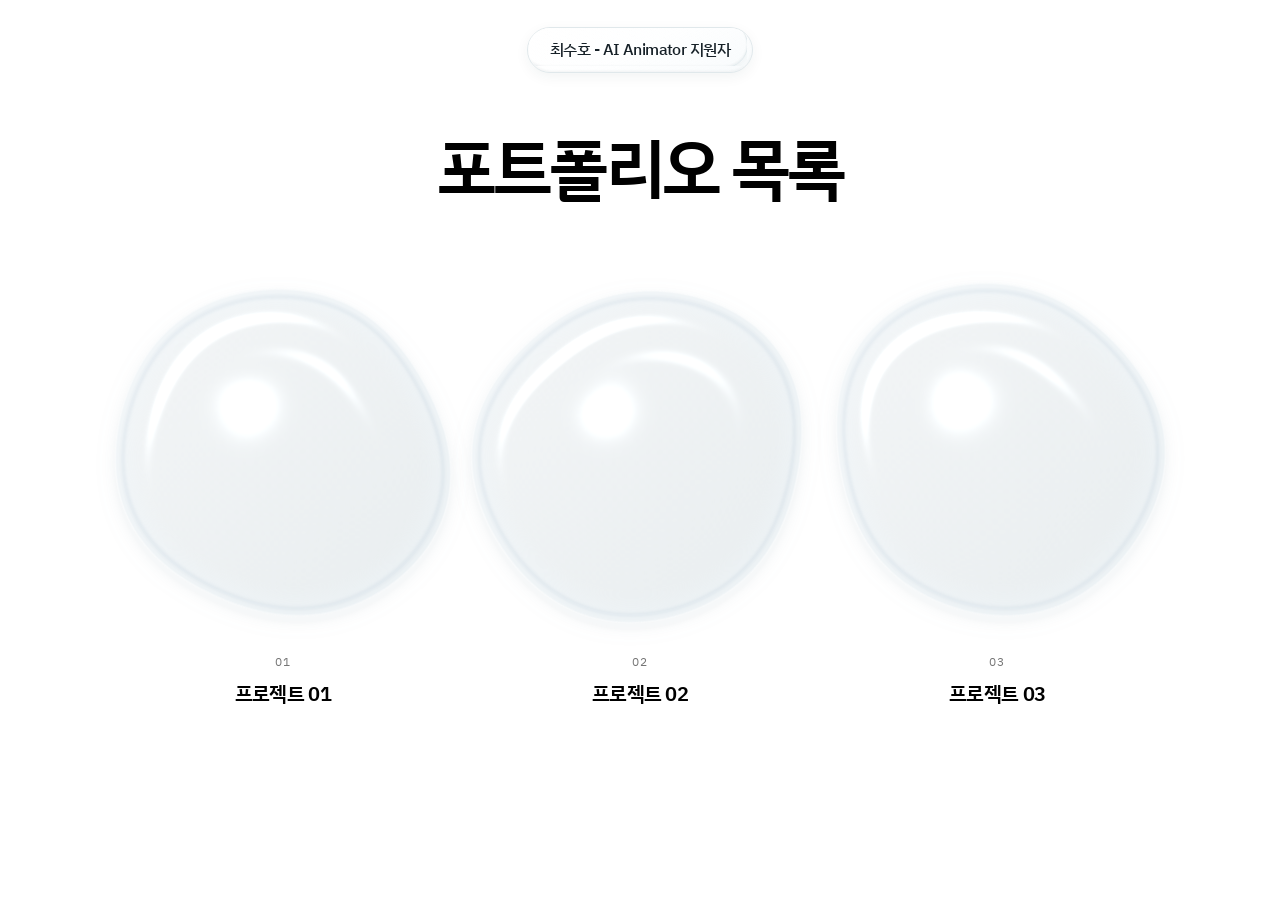
==== index.html @ e7234724 "Add blank NAVER WEBTOON AI animator portfolio template" ====
<!DOCTYPE html>
<html lang="ko">
<head>
  <meta charset="UTF-8">
  <meta name="viewport" content="width=device-width, initial-scale=1, viewport-fit=cover">
  <title>최수호 - AI Animator 지원자</title>
  <meta name="description" content="최수호의 네이버웹툰 AI Animator 지원 포트폴리오.">
  <meta property="og:title" content="최수호 - AI Animator 지원자">
  <meta property="og:description" content="AI 애니메이션 포트폴리오">
  <link rel="icon" href="data:image/svg+xml,%3Csvg xmlns='http://www.w3.org/2000/svg'/%3E">
  <link rel="preconnect" href="https://fonts.googleapis.com">
  <link rel="preconnect" href="https://fonts.gstatic.com" crossorigin>
  <link rel="stylesheet" href="https://fonts.googleapis.com/css2?family=IBM+Plex+Sans+KR:wght@400;500;600&display=swap">
  <link rel="stylesheet" href="assets/css/style.css?v=20261030-template">
  <script>window.SITE_ROOT = "./";</script>
  <script src="assets/js/data.js?v=20261030-template" defer></script>
  <script src="assets/js/wave-gallery.js?v=20261030-template" defer></script>
  <script src="assets/js/glass-controls.js?v=20261030-template" defer></script>
  <script src="assets/js/app.js?v=20261030-template" defer></script>
</head>
<body data-page="home">
  <a class="skip" href="#content">본문 바로가기</a>
  <header class="site-header" id="site-header"></header>
  <main id="content" class="home">
    <h1 class="home__title">포트폴리오 목록</h1>
    <ul class="gallery" id="gallery" aria-label="대표 작업"></ul>
  </main>
  <footer class="site-footer" id="site-footer"></footer>
  <noscript><p class="noscript">이 포트폴리오는 자바스크립트가 켜져 있어야 표시됩니다.</p></noscript>
</body>
</html>
---- assets/css/style.css ----
/* =====================================================================
   디자인 토큰 — 색·글꼴·간격·카드 크기는 여기서 조정하세요.
   ===================================================================== */
:root {
  /* 색 */
  --bg: #ffffff;
  --ink: #000000;         /* 제목·강조 */
  --body: #2e2e2e;        /* 본문 */
  --muted: #757575;       /* 보조 텍스트 (흰 배경 대비 4.5:1 이상) */
  --line: #e6e6e6;
  --surface: #f4f4f4;     /* 미디어 로딩 중 배경 */

  /* 글꼴 (index.html·상세 페이지의 Google Fonts 링크와 함께 수정) */
  --font-sans: "IBM Plex Sans KR", "Apple SD Gothic Neo", "Malgun Gothic", system-ui, sans-serif;

  /* 레이아웃 */
  --page-pad: clamp(20px, 4.5vw, 72px);  /* 화면 좌우 여백 */
  --content-max: 1160px;                 /* 상세 페이지 최대 폭 */
  --text-max: 36em;                      /* 본문 한 줄 최대 길이 */
  --radius: 0px;                         /* 카드·버튼 모서리 */

  /* 메인 카드 */
  --card-gap: 12px;            /* 카드 사이 간격 */
  --gallery-pad: clamp(0px, 6vw - 24px, 140px); /* 갤러리 좌우에 추가로 두는 여백 */
  --card-max: 480px;           /* 카드 한 변 최대 크기 */
  --card-reserved-v: 260px;    /* 첫 화면에서 카드 외(헤더·캡션·여백)에 남길 세로 공간 */
  --card-perspective: 1100px;  /* 원근감 (작을수록 입체감 강함) */

  /* 모션 */
  --ease: cubic-bezier(0.2, 0.7, 0.1, 1);
  --intro-duration: 1.1s;
  --intro-stagger: 110ms;
  --img-bleed: 16px;           /* JS 가 motion.imageShift 에 맞춰 덮어씀 */

  /* 영상 최대 높이 (세로 영상이 화면을 넘지 않게) */
  --media-max-h: 82svh;
}

/* ───────── base ───────── */
*, *::before, *::after { box-sizing: border-box; }
html { -webkit-text-size-adjust: 100%; overflow-x:clip; }
body {
  margin: 0;
  background: var(--bg);
  color: var(--ink);
  font-family: var(--font-sans);
  font-size: 16px;
  line-height: 1.6;
  word-break: keep-all;
  overflow-wrap: break-word;
  -webkit-font-smoothing: antialiased;
  padding-bottom: env(safe-area-inset-bottom, 0px);
}
h1, h2, h3, p, dl, dd, ol, ul, figure { margin: 0; }
ul, ol { padding: 0; list-style: none; }
img, video, iframe { display: block; max-width: 100%; }
a { color: inherit; }
button { font: inherit; }

:focus-visible { outline: 2px solid var(--ink); outline-offset: 3px; }

.sr-only {
  position: absolute; width: 1px; height: 1px; padding: 0; margin: -1px;
  overflow: hidden; clip: rect(0 0 0 0); white-space: nowrap; border: 0;
}
.skip {
  position: absolute; left: 12px; top: -48px; z-index: 10;
  background: var(--ink); color: var(--bg); padding: 8px 14px; text-decoration: none; font-size: 14px;
}
.skip:focus { top: calc(12px + env(safe-area-inset-top, 0px)); }
.noscript { padding: 40px var(--page-pad); color: var(--muted); }

/* ───────── header / footer ───────── */
.site-header {
  display: grid;
  grid-template-columns: 1fr 1fr auto;
  gap: 8px 32px;
  align-items: start;
  padding: calc(24px + env(safe-area-inset-top, 0px)) var(--page-pad) 0;
  font-size: 14px;
  line-height: 1.45;
}
.brand { grid-column: 1; grid-row: 1; display: grid; gap: 1px; text-decoration: none; justify-self: start; }
.site-nav { grid-column: -2 / -1; grid-row: 1; justify-self: end; }
.brand__name { font-weight: 600; letter-spacing: 0.06em; }
.brand__sub { color: var(--muted); }
.site-header__intro { color: var(--muted); max-width: 24em; }
.site-nav { display: flex; gap: 24px; align-items: center; }
.site-nav a { text-decoration: none; }
.motion-toggle { padding: 0; border: 0; background: none; color: var(--muted); font-size: 12px; cursor: pointer; }
.motion-toggle::before { content: ""; display: inline-block; width: 5px; height: 5px; margin-right: 7px; border-radius: 50%; background: currentColor; vertical-align: middle; }
.motion-toggle[aria-pressed="true"]::before { background: #242424; }
.motion-toggle:disabled { display: none; }
.site-nav a:hover, .brand:hover .brand__name { text-decoration: underline; text-underline-offset: 3px; }

.site-footer {
  display: flex; flex-wrap: wrap; align-items: baseline; gap: 12px 40px;
  padding: 72px var(--page-pad) 40px;
  font-size: 14px;
}
.site-footer__name { font-weight: 600; letter-spacing: 0.06em; }
.site-footer__contact { flex: 1; color: var(--muted); }
.contact { display: flex; flex-wrap: wrap; gap: 6px 24px; }
.contact a { text-decoration: none; color: var(--ink); }
.contact a:hover { text-decoration: underline; }
.site-footer__home { text-decoration: none; }
.site-footer__home:hover { text-decoration: underline; }

/* ───────── placeholders (개발용) ───────── */
.ph {
  position: relative;
  width: 100%;
  display: grid; place-items: center;
  background: repeating-linear-gradient(-45deg, #f3f3f3 0 9px, #ebebeb 9px 18px);
  outline: 1px dashed #b5b5b5; outline-offset: -1px;
  color: #5f5f5f; font-size: 12.5px; line-height: 1.4; text-align: center;
  padding: 36px 16px 16px;
}
.ph::before {
  content: "자리표시자";
  position: absolute; top: 10px; left: 10px;
  font-size: 11px; background: #fff; border: 1px solid #b5b5b5; padding: 1px 6px; color: #5f5f5f;
}
.ph--fill { position: absolute; inset: 0; height: 100%; }
.ph-text {
  display: inline-block;
  background: #f2f2f2; outline: 1px dashed #b5b5b5; outline-offset: -1px;
  color: #5f5f5f; font-size: 0.875em; line-height: 1.5; padding: 3px 8px;
}

/* ───────── home: gallery ───────── */
.home {
  min-height: calc(100svh - 120px);
  display: grid; align-content: center;
  padding: clamp(32px, 6vh, 72px) var(--page-pad);
}
.gallery {
  --card: min(
    calc((100vw - 2 * var(--page-pad) - 2 * var(--gallery-pad) - 2 * var(--card-gap)) / 3),
    calc(100svh - var(--card-reserved-v)),
    var(--card-max)
  );
  display: grid;
  grid-template-columns: repeat(3, minmax(0, var(--card)));
  justify-content: center;
  gap: var(--card-gap);
}

.card { display: block; text-decoration: none; color: inherit; perspective: var(--card-perspective); -webkit-tap-highlight-color: transparent; }
.card:focus-visible { outline: none; }
.card:focus-visible .card__frame { outline: 2px solid var(--ink); outline-offset: 4px; }

.card__frame {
  --h: 0;
  position: relative;
  aspect-ratio: 1 / 1;
  overflow: hidden;
  border-radius: var(--radius);
  background: var(--surface);
  transform-origin: 50% 50%;
  will-change: transform;
  box-shadow: 0 30px 40px -34px rgba(0, 0, 0, calc(var(--h) * 0.55));
  transition: scale 0.25s var(--ease);
}
.card:active .card__frame { scale: 0.985; }
.card__media { position: absolute; inset: calc(var(--img-bleed) * -1); will-change: transform; }
.card__img { width: 100%; height: 100%; object-fit: cover; }
.card__media .ph--fill { inset: var(--img-bleed); width: auto; height: auto; }
.card__empty { position: absolute; inset: 0; background: var(--surface); }

.card__caption { display: grid; gap: 2px; padding: 14px 2px 0; font-size: 14px; line-height: 1.45; }
.card__title { display: inline-flex; align-items: center; gap: 6px; font-size: 15px; font-weight: 500; color: var(--ink); }
.icon-arrow { flex: none; transition: transform 0.3s var(--ease); }
.card:hover .icon-arrow, .card:focus-visible .icon-arrow { transform: translate(2px, -2px); }
.card:hover .card__title, .card:focus-visible .card__title { text-decoration: underline; text-underline-offset: 3px; }
.card__summary { color: var(--body); }
.card__competency { color: var(--muted); font-size: 13px; }

/* 첫 화면 등장: 눕혀진 평면에서 일어서듯 */
.is-intro .card-item { animation: card-in var(--intro-duration) var(--ease) both; animation-delay: calc(var(--i) * var(--intro-stagger) + 120ms); }
@keyframes card-in {
  from { opacity: 0; transform: perspective(var(--card-perspective)) translateY(56px) rotateX(16deg); }
  to   { opacity: 1; transform: none; }
}

/* Rounded water-drop covers, with still captions and an accessible image fallback. */
.gallery .card__frame { border-radius: 50%; }
.gallery .card__caption { text-align: center; justify-items: center; padding-inline: 10px; }
.gallery .card__title { justify-content: center; }
.gallery .card:focus-visible .card__frame { outline-offset: 7px; }

.wave-canvas { display:none; position:absolute; width:112%; height:112%; left:-6%; top:-6%; pointer-events:none; }
.card__frame.wave-ready { overflow:visible; background:transparent; box-shadow:none; }
.wave-ready .card__media { opacity:0; }
.wave-ready .wave-canvas { display:block; }
.gallery.is-wave .card__caption { padding-top:18px; }
.gallery.is-wave .card__frame { transition:none; }
.gallery.is-wave .card:active .card__frame { scale:1; }
@media (prefers-reduced-motion: reduce) { .wave-canvas { display:none!important; } .wave-ready .card__media { opacity:1; } }

/* ───────── project page ───────── */
.project { max-width: calc(var(--content-max) + 2 * var(--page-pad)); margin: 0 auto; padding: 0 var(--page-pad); }
.project__head { padding: clamp(48px, 10vh, 112px) 0 clamp(28px, 4vh, 40px); }
.project__title { font-size: clamp(34px, 5.2vw, 64px); font-weight: 600; line-height: 1.1; letter-spacing: -0.03em; }
.project__lead { margin-top: 16px; color: var(--muted); font-size: clamp(16px, 1.35vw, 19px); line-height: 1.6; max-width: var(--text-max); }
.project__missing { padding: 96px 0; color: var(--muted); }

.project__meta {
  display: grid;
  grid-template-columns: repeat(auto-fit, minmax(150px, 1fr));
  gap: 20px 32px;
  margin-top: clamp(32px, 5vh, 56px);
  padding: 24px 0;
  border-top: 1px solid var(--ink);
  border-bottom: 1px solid var(--line);
}
.project__meta dt, .facts dt, .case__notes dt { font-size: 13px; color: var(--muted); }
.project__meta dd { margin-top: 4px; font-size: 15px; }

/* 미디어: 원본 비율 유지. 세로 영상은 화면 높이에 맞춰 폭을 줄임 */
.media { width: min(100%, calc(var(--media-max-h) * var(--arn, 1.7778))); margin-inline: auto; }
.media__box { position: relative; aspect-ratio: var(--ar, 16 / 9); background: var(--surface); overflow: hidden; }
.media__box > * { position: absolute; inset: 0; width: 100%; height: 100%; object-fit: contain; border: 0; }
.media figcaption { margin-top: 10px; font-size: 13px; color: var(--muted); }
.media--portrait .media__box { background: transparent; }
.project__hero .ph { max-height: var(--media-max-h); }

/* 섹션: 왼쪽 소제목, 오른쪽 본문 */
.block {
  display: grid;
  grid-template-columns: minmax(0, 1fr) minmax(0, 2.2fr);
  gap: 20px 48px;
  padding-top: clamp(64px, 10vh, 112px);
}
.block__title { font-size: 17px; font-weight: 600; line-height: 1.45; align-self: start; position: sticky; top: 24px; }
.block--wide { grid-template-columns: minmax(0, 1fr); }
.block--wide .block__title { position: static; }

.prose p { max-width: var(--text-max); font-size: 17px; line-height: 1.85; color: var(--body); }
.prose p + p { margin-top: 1em; }
.stack { display: grid; gap: 24px; margin-top: 32px; }
.note { margin-top: 12px; font-size: 13px; color: var(--muted); }

.facts { display: flex; flex-wrap: wrap; gap: 16px 40px; margin-bottom: 24px; }
.facts dd { font-size: 22px; font-weight: 500; margin-top: 2px; }

/* 제작 흐름 */
.flow { display: grid; grid-template-columns: repeat(var(--steps, 4), minmax(0, 1fr)); gap: 16px; }
.flow__step { position: relative; display: flex; flex-direction: column; padding-top: 18px; border-top: 1px solid var(--ink); }
.flow__step:not(:last-child)::after {
  content: ""; position: absolute; top: -5px; right: -1px;
  width: 9px; height: 9px; border-top: 1px solid var(--ink); border-right: 1px solid var(--ink); transform: rotate(45deg);
}
.flow__num { font-size: 13px; color: var(--muted); font-variant-numeric: tabular-nums; }
.flow__title { margin-top: 4px; font-size: 18px; font-weight: 600; }
.flow__desc { margin-top: 6px; font-size: 15px; line-height: 1.7; color: var(--body); }
.flow__media { margin-top: auto; padding-top: 16px; }

/* 버튼 */
.btn {
  display: inline-flex; align-items: center; gap: 10px;
  min-height: 52px; padding: 0 26px;
  background: var(--ink); color: var(--bg);
  border: 1px solid var(--ink); border-radius: var(--radius);
  font-size: 16px; font-weight: 500; text-decoration: none; cursor: pointer;
}
.btn:hover .icon-arrow { transform: translate(2px, -2px); }
.btn.is-disabled { background: var(--surface); color: var(--muted); border-color: var(--line); cursor: not-allowed; }
.btn--quiet { background: transparent; color: var(--ink); min-height: 44px; padding: 0 18px; font-size: 14px; margin-top: 16px; }
.btn--quiet:hover { background: var(--ink); color: var(--bg); }

/* 사례 */
.case { padding-top: 40px; }
.case + .case { margin-top: 40px; border-top: 1px solid var(--line); }
.case:first-child { padding-top: 0; }
.case__title { font-size: 20px; font-weight: 600; margin-bottom: 20px; }
.case__grid { display: grid; grid-template-columns: minmax(0, 3fr) minmax(0, 2fr); gap: 32px; align-items: start; }
.case__grid--text { grid-template-columns: minmax(0, 1fr); }
.case__notes > div + div { margin-top: 18px; }
.case__notes dd { margin-top: 4px; font-size: 16px; line-height: 1.75; color: var(--body); max-width: var(--text-max); }
.stills, .gallery-grid { display: grid; grid-template-columns: repeat(auto-fit, minmax(220px, 1fr)); gap: 12px; margin-top: 24px; }
.gallery-grid { margin-top: 0; grid-template-columns: repeat(auto-fit, minmax(300px, 1fr)); }

/* 전후 비교 */
.pair { display: grid; grid-template-columns: 1fr 1fr; gap: 12px; }
.pair--audio { grid-template-columns: 1fr; }
.pair__label { font-size: 13px; color: var(--muted); margin-bottom: 8px; }
.audio { width: 100%; height: 44px; }

.slider { position: relative; overflow: hidden; background: var(--surface); touch-action: pan-y; }
.slider img { position: absolute; inset: 0; width: 100%; height: 100%; object-fit: contain; }
.slider__before { position: absolute; inset: 0; clip-path: inset(0 calc(100% - var(--pos)) 0 0); }
.slider__line { position: absolute; top: 0; bottom: 0; left: var(--pos); width: 2px; margin-left: -1px; background: var(--bg); box-shadow: 0 0 0 1px rgba(0, 0, 0, 0.25); pointer-events: none; }
.slider__tag { position: absolute; bottom: 10px; font-size: 12px; background: var(--bg); color: var(--ink); padding: 2px 8px; pointer-events: none; }
.slider__tag--a { left: 10px; }
.slider__tag--b { right: 10px; }
.slider__range { position: absolute; inset: 0; width: 100%; height: 100%; margin: 0; opacity: 0; cursor: ew-resize; }
.slider:has(.slider__range:focus-visible) { outline: 2px solid var(--ink); outline-offset: 3px; }

/* 사운드 구성 */
.legend { display: flex; flex-wrap: wrap; gap: 8px; margin-bottom: 20px; }
.tag { display: inline-block; font-size: 12px; line-height: 1.5; padding: 2px 9px; border: 1px solid; border-radius: 999px; white-space: nowrap; }
.tag--ai { color: var(--muted); border-color: #cfcfcf; }
.tag--mixed { color: var(--ink); border-color: var(--ink); }
.tag--self { color: var(--bg); background: var(--ink); border-color: var(--ink); }
.layers { border-top: 1px solid var(--ink); }
.layer { display: grid; grid-template-columns: 96px minmax(0, 1fr) auto; gap: 8px 20px; padding: 18px 0; border-bottom: 1px solid var(--line); align-items: start; }
.layer__role { font-weight: 600; }
.layer__body { display: grid; gap: 10px; color: var(--body); line-height: 1.7; }

/* 다른 작업 */
.more { max-width: calc(var(--content-max) + 2 * var(--page-pad)); margin: clamp(96px, 14vh, 160px) auto 0; padding: 0 var(--page-pad); }
.more__head { display: flex; justify-content: space-between; align-items: baseline; padding-top: 20px; border-top: 1px solid var(--ink); margin-bottom: 20px; font-size: 14px; }
.more__title { font-size: 17px; font-weight: 600; }
.more__all { text-decoration: none; }
.more__all:hover { text-decoration: underline; }
.more__list { display: grid; grid-template-columns: repeat(2, minmax(0, 260px)); gap: var(--card-gap); }

/* ───────── responsive ───────── */
@media (max-width: 900px) {
  .site-header { grid-template-columns: 1fr auto; }
  .site-header__intro { grid-column: 1 / -1; grid-row: 2; }
  .block { grid-template-columns: minmax(0, 1fr); }
  .block__title { position: static; }
  .case__grid { grid-template-columns: minmax(0, 1fr); }
  .flow { grid-template-columns: repeat(2, minmax(0, 1fr)); gap: 32px 16px; }
  .flow__step:nth-child(2n)::after { display: none; }
}

@media (max-width: 720px) {
  .home { min-height: 0; padding-top: 40px; }
  .gallery { grid-template-columns: minmax(0, 1fr); gap: 36px; }
  .card__caption { padding-top: 12px; }
  .flow { grid-template-columns: minmax(0, 1fr); gap: 28px; }
  .flow__step::after { display: none; }
  .pair { grid-template-columns: minmax(0, 1fr); gap: 20px; }
  .layer { grid-template-columns: minmax(0, 1fr) auto; }
  .layer__body { grid-column: 1 / -1; grid-row: 2; }
  .more__list { grid-template-columns: repeat(2, minmax(0, 1fr)); }
  .prose p { font-size: 16px; }
  .site-footer__contact { flex-basis: 100%; order: 3; }
}

/* 동작 줄이기: 모든 움직임 해제, 정보는 그대로 */
@media (prefers-reduced-motion: reduce) {
  *, *::before, *::after { animation: none !important; transition: none !important; scroll-behavior: auto !important; }
  .gallery, .card-item, .card__frame, .card__media { transform: none !important; }
}
.media__external { display:inline-block; margin-left:12px; text-underline-offset:3px; }
.wave-canvas { filter:drop-shadow(0 12px 14px rgba(28,35,43,.075)); }

/* Actual application preview, with an explicit new-tab route for authentication. */
.live-demo__status { padding: 14px 16px; background: #f3f2ee; border-radius: 8px; font-size: 14px; }
.live-demo__toolbar { display:flex; justify-content:flex-end; margin:18px 0; }
.live-demo__frame { display:block; width:100%; height:640px; border:1px solid #e5e5e1; border-radius:12px; background:#fff; }
.live-demo__note { color:#777; font-size:13px; margin-top:12px; }
@media(max-width:720px) { .live-demo__frame {height:560px;} }

/* 핵심 과정과 결과를 먼저 읽을 수 있도록 정리 */
.section-intro { margin-bottom: 28px; }
.additional-work { border-top: 1px solid var(--line); border-bottom: 1px solid var(--line); }
.additional-work summary { padding: 18px 0; cursor: pointer; font-weight: 500; }
.additional-work__body { padding: 8px 0 24px; }
.project__meta + .project__hero { margin-top: 40px; }

@media (max-width: 480px) {
  .project__meta { grid-template-columns: minmax(0, 1fr); gap: 16px; }
  .project__meta > div { display: grid; grid-template-columns: 62px minmax(0, 1fr); gap: 12px; }
  .project__meta dd { margin-top: 0; }
}

/* Minimal gallery and liquid-to-project presentation. */
.site-header { display:flex; justify-content:center; align-items:center; min-height:100px; padding:30px 24px; }
.portfolio-name { font-size:18px; font-weight:500; letter-spacing:-.035em; text-decoration:none; }
.site-footer { display:none; }
.home { min-height:calc(100svh - 100px); padding-top:24px; padding-bottom:70px; }
.gallery .card__competency { display:none; }
.gallery .card__caption { padding-top:22px; }
.gallery .card__title { font-size:16px; }
.project-is-open { overflow:hidden; }
.project-is-open .home { transform:scale(.95); opacity:.3; }
.home { transition:transform 1.25s var(--ease), opacity 1.1s; }
.project-modal {
  --expand:0; --popup-x:8vw; --popup-y:8dvh;
  position:fixed; margin:0; padding:0; border:1px solid rgba(0,0,0,.06);
  left:calc(var(--popup-x) * (1 - var(--expand)) + 12px * var(--expand));
  top:calc(var(--popup-y) * (1 - var(--expand)) + 12px * var(--expand));
  width:calc(100vw - 2 * (var(--popup-x) * (1 - var(--expand)) + 12px * var(--expand)));
  height:calc(100dvh - 2 * (var(--popup-y) * (1 - var(--expand)) + 12px * var(--expand)));
  max-width:none; max-height:none; overflow:hidden;
  border-radius:calc(42px - 18px * var(--expand));
  background:#fff; color:var(--ink); box-shadow:0 28px 120px rgba(0,0,0,.14);
  transform-origin:center;
}
.project-modal::backdrop { background:rgba(28,28,28,.13); }
.project-modal__scroll { height:100%; overflow-y:auto; overscroll-behavior:contain; scrollbar-width:thin; scrollbar-color:#d2d2d2 transparent; outline:none; }
.project-modal__cover { position:absolute; inset:0; background-size:cover; pointer-events:none; z-index:2; }
.project-modal__close { position:absolute; z-index:4; top:18px; right:20px; width:44px; height:44px; padding:0; display:grid; place-items:center; border:1px solid #e7e7e7; border-radius:50%; background:rgba(255,255,255,.95); color:#111; font-size:30px; font-weight:400; line-height:1; cursor:pointer; transition:transform .6s var(--ease); }
.project-modal__close:hover { transform:rotate(90deg); }
.project-modal .project { padding:0 clamp(24px,6vw,90px) 90px; max-width:1280px; }
.project-modal .project__head { padding-top:70px; padding-bottom:24px; }
.project-modal .project__title { font-size:clamp(34px,4.8vw,66px); outline:none; }
.project-modal .project__lead { max-width:42em; }
.project-modal .project__meta { margin-top:14px; }
.project__overview { margin:32px 0 44px; }
.project__overview p { max-width:48em; }
.project-modal .block { padding-top:72px; }
.project-modal .block__body { min-width:0; }
.project-modal .flow { grid-template-columns:repeat(2,minmax(0,1fr)); gap:30px; }
.project-modal .flow__step:nth-child(2n)::after { display:none; }
.project-modal .project__hero { --media-max-h:64dvh; }
@media(max-width:720px) {
  .site-header { min-height:90px; padding:28px 20px; }
  .portfolio-name { font-size:16px; }
  .home { min-height:calc(100svh - 90px); padding-top:24px; }
  .gallery { grid-template-columns:minmax(0,400px); gap:48px; }
  .project-modal { --popup-x:4vw; --popup-y:6dvh; }
  .project-modal__close { top:12px; right:12px; }
  .project-modal .project { padding:0 22px 60px; }
  .project-modal .project__head { padding-top:72px; }
  .project-modal .block { padding-top:48px; gap:18px; }
  .project-modal .gallery-grid, .project-modal .stills { grid-template-columns:minmax(0,1fr); }
  .project-modal .flow { grid-template-columns:minmax(0,1fr); }
  .project-modal .flow__step::after { display:none; }
  .project-modal .project__meta { grid-template-columns:minmax(0,1fr); gap:14px; }
  .project-modal .project__meta > div { display:grid; grid-template-columns:72px minmax(0,1fr); gap:12px; }
  .project-modal .project__meta dd { margin:0; }
}
@media(prefers-reduced-motion:reduce) {
  .project-is-open .home { transform:none; }
  .project-modal, .home { transition:none; }
}

/* Project identity and framed video presentation. */
.home { align-content:start; padding-top:28px; }
.home__title { text-align:center; font-size:clamp(40px,5.2vw,76px); font-weight:600; line-height:1.2; letter-spacing:-.055em; margin:0 0 clamp(52px,8vh,90px); }
.gallery .card__caption { gap:10px; padding:24px 14px 0; }
.card__number { font-size:12px; color:var(--muted); letter-spacing:.08em; font-variant-numeric:tabular-nums; }
.gallery .card__title { display:block; max-width:24ch; font-size:clamp(18px,1.55vw,23px); font-weight:600; line-height:1.45; letter-spacing:-.035em; }
.gallery .card__summary { display:block; max-width:29ch; color:#646464; font-size:15px; line-height:1.7; word-break:keep-all; }
.media--embed { padding:14px; border:1px solid #e9e9e7; border-radius:28px; background:#f7f7f5; box-shadow:0 14px 40px rgba(0,0,0,.055); }
.media--embed .media__box { border-radius:17px; overflow:hidden; isolation:isolate; background:#111; }
.media--embed figcaption { padding:5px 5px 2px; line-height:1.65; }
.project__title { word-break:keep-all; }
@media(max-width:720px) {
 .home { padding-top:20px; }
 .home__title { font-size:42px; margin-bottom:50px; }
 .gallery { gap:56px; }
 .gallery .card__title { font-size:21px; }
 .gallery .card__summary { font-size:15px; }
 .media--embed { padding:10px; border-radius:23px; }
 .media--embed .media__box { border-radius:14px; }
}

.card__work-name { display:block; margin-top:4px; font-size:16px; font-weight:500; color:#555; }


/* Persistent, padded liquid surfaces: no raster edge or intro crossfade. */
.liquid-surface { position:absolute; width:144%; height:144%; left:-22%; top:-22%; overflow:visible; pointer-events:none; }
.card__frame.liquid-ready { overflow:visible; border-radius:0; background:transparent; box-shadow:none; transition:none; transform-style:preserve-3d; }
.liquid-ready .card__media { visibility:hidden; }
.card { perspective:900px; }
.gallery, .card-item { overflow:visible; }
.gallery .card__caption { padding-top:28px; }
.site-header, .home__title, .card__caption { transition:opacity 1.1s cubic-bezier(.2,.7,.2,1),transform 1.3s cubic-bezier(.22,.65,.25,1); }
.card__platform { display:block; font-size:12px; color:#666; font-weight:500; letter-spacing:.02em; }
.prose strong, .case__notes strong { color:#111; font-weight:600; }
.prose u, .case__notes u { text-decoration-thickness:1px; text-underline-offset:4px; text-decoration-color:#818181; }
.prose mark, .case__notes mark, .project__meta mark { color:inherit; background:linear-gradient(transparent 45%,#fff1a9 45%,#fff1a9 92%,transparent 92%); padding:0 .12em; box-decoration-break:clone; }
.project-modal { transition-timing-function:cubic-bezier(.16,1,.3,1); }
@media(prefers-reduced-motion:reduce) {
 .site-header, .home__title, .card__caption { transition:none; }
}

/* Project summary and long-form production notes: one reading column. */
.gallery.is-liquid .card:active .card__frame { scale:1; }
.more .card__title { display:block; }
.more .card__work-name { font-size:14px; }
.project.project--blog { max-width:944px; padding:0 48px 80px; }
.project-modal .project.project--blog { max-width:960px; padding:0 64px 96px; }
.project.project--blog .project__head { padding:64px 0 36px; }
.project__eyebrow { margin-bottom:14px; color:#727782; font-size:13px; letter-spacing:.02em; }
.project.project--blog .project__title { font-size:clamp(30px,3.5vw,46px); line-height:1.4; letter-spacing:-.045em; }
.project--blog .project-section-title { margin-bottom:26px; font-size:22px; line-height:1.4; }
.project--blog .project-summary { padding-bottom:46px; border-bottom:1px solid #dce0e5; }
.project-resume { display:block; }
.resume-item + .resume-item { margin-top:22px; }
.resume-item h3, .summary-result > h3 { margin-bottom:7px; color:#14171c; font-size:16px; font-weight:600; line-height:1.6; }
.resume-item p, .summary-result > p { color:#454b53; font-size:16px; line-height:1.85; }
.resume-item p + p { margin-top:8px; }
.project--blog strong { color:#15181d; font-weight:600; }
.project--blog mark { background:linear-gradient(transparent 42%,#fff1a9 42%,#fff1a9 92%,transparent 92%); padding:0 .12em; box-decoration-break:clone; }
.project--blog u { text-underline-offset:4px; text-decoration-color:#7d8590; text-decoration-thickness:1px; }
.summary-result { margin-top:28px; }
.summary-result__media { margin-top:20px; }
.summary-result__media .media { --media-max-h:520px; }
.project--blog .media__box { border:1px solid #e2e5e9; border-radius:18px; background:#f7f8fa; }
.project--blog .media--embed { padding:8px; border:1px solid #e2e5e9; border-radius:24px; background:#f8f9fb; box-shadow:0 12px 35px rgba(25,35,50,.04); }
.project--blog .media--portrait .media__box { background:#f8f9fb; }
.project--blog .media figcaption { margin-top:12px; color:#737984; font-size:13px; line-height:1.75; }
.summary-result .result-action { margin-top:22px; min-height:50px; border-radius:12px; padding:0 24px; }
.summary-result > .result-note { margin-top:14px; color:#737984; font-size:13px; line-height:1.75; }
.article-toc { margin:42px 0 0; }
.article-toc h2 { margin-bottom:16px; font-size:19px; line-height:1.5; }
.article-toc ol { display:grid; gap:10px; }
.article-toc a { display:flex; align-items:baseline; gap:14px; color:#505866; text-decoration:none; font-size:15px; line-height:1.7; }
.article-toc a:hover { color:#111; text-decoration:underline; text-underline-offset:4px; }
.article-toc a span { color:#9097a1; font-size:12px; font-variant-numeric:tabular-nums; }
.project.project--blog .block { display:block; margin-top:70px; padding-top:0; border:0; scroll-margin-top:84px; }
.project.project--blog .block__title { position:static; display:flex; align-items:baseline; gap:14px; font-size:27px; line-height:1.5; letter-spacing:-.035em; margin-bottom:28px; }
.project--blog .block__index { flex:none; color:#9097a1; font-size:13px; font-weight:400; letter-spacing:.03em; font-variant-numeric:tabular-nums; }
.project.project--blog .block__body { border:0; padding:0; }
.article-part + .article-part { margin-top:24px; }
.article-part:has(> h3) { margin-top:38px; }
.article-part > h3 { margin:0 0 16px; font-size:21px; line-height:1.55; letter-spacing:-.025em; }
.project.project--blog .prose p, .article-steps p { max-width:none; color:#3c434d; font-size:17px; line-height:1.95; }
.project--blog .prose p + p { margin-top:18px; }
.article-list { list-style:disc; padding-left:24px; margin-top:20px; color:#3c434d; font-size:16px; line-height:1.9; }
.article-list li + li { margin-top:9px; }
.article-note { border-left:3px solid #a9b2bf; border-radius:0 10px 10px 0; background:#f6f8fa; padding:22px 26px; margin-top:28px; }
.article-note h4 { margin:0 0 10px; color:#252c36; font-size:15px; font-weight:600; }
.article-note p { color:#58616d; font-size:16px; line-height:1.85; }
.article-note p + p { margin-top:12px; }
.article-steps { margin:28px 0; }
.article-steps li { padding:22px 0; border-top:1px solid #dce0e5; }
.article-steps li:last-child { border-bottom:1px solid #dce0e5; }
.article-steps h4 { display:flex; gap:14px; margin-bottom:10px; font-size:18px; line-height:1.6; }
.article-steps h4 span { flex:none; margin-top:2px; color:#9097a1; font-size:13px; font-weight:400; }
.article-steps p + p { margin-top:12px; }
.article-steps .article-step-output { margin-top:16px; color:#727b88; font-size:13px; line-height:1.75; }
.article-media { display:grid; gap:24px; margin:28px 0; }
.article-media .media { --media-max-h:580px; }
.article-media--pair { grid-template-columns:repeat(2,minmax(0,1fr)); align-items:start; }
.article-media--pair .media { width:100%; }
.article-media--pair > figure + figure { border-left:1px solid #dce0e5; padding-left:24px; }
.matrix-wrap { overflow-x:auto; margin-top:28px; border:1px solid #d0d6df; border-radius:12px; }
.matrix { width:100%; min-width:620px; border-collapse:collapse; text-align:left; font-size:14px; line-height:1.85; }
.matrix th, .matrix td { padding:16px 20px; vertical-align:top; border-bottom:1px solid #d0d6df; border-right:1px solid #d0d6df; }
.matrix tr > :last-child { border-right:0; }
.matrix tbody tr:last-child > * { border-bottom:0; }
.matrix thead { background:#f3f5f7; }
.matrix thead th { font-size:13px; font-weight:600; }
.matrix tbody th { min-width:112px; background:#fafbfc; font-weight:500; }
.matrix td { color:#4a535f; }
.article-comparison { margin-top:26px; }
.project--blog .pair { gap:18px; }
.project--blog .pair > div { padding:20px; border:1px solid #dce0e5; border-radius:14px; background:#fafbfc; min-width:0; }
.project--blog .pair__label { margin-bottom:12px; color:#505866; font-size:14px; line-height:1.75; }
.project--blog .layers { margin-top:26px; padding:0 22px; border:1px solid #dce0e5; border-radius:14px; background:#fafbfc; }
.project--blog .layer { padding:22px 0; border-bottom-color:#dce0e5; grid-template-columns:minmax(0,1fr) auto; }
.project--blog .layer:last-child { border-bottom:0; }
.project--blog .layer__body { grid-column:1/-1; grid-row:2; font-size:15px; line-height:1.85; }
.project--blog .layer__tag { grid-column:2; grid-row:1; }
.project--blog .audio-sample { margin-top:26px; }
.audio-sample figcaption { margin-top:10px; color:#737984; font-size:13px; line-height:1.75; }
@media(max-width:720px) {
 .project.project--blog, .project-modal .project.project--blog { padding:0 24px 64px; }
 .project.project--blog .project__head { padding:72px 0 28px; }
 .project__eyebrow { font-size:12px; }
 .project--blog .project-section-title { margin-bottom:24px; font-size:20px; }
 .resume-item + .resume-item { margin-top:20px; }
 .resume-item p, .summary-result > p { font-size:15px; line-height:1.85; }
 .summary-result__media .media { --media-max-h:480px; }
 .project.project--blog .block { margin-top:56px; }
 .project.project--blog .block__title { gap:12px; font-size:23px; margin-bottom:24px; }
 .article-part > h3 { font-size:19px; }
 .project.project--blog .prose p, .article-steps p { font-size:16px; line-height:1.95; }
 .article-note { padding:20px; }
 .article-note p { font-size:15px; }
 .article-media--pair { grid-template-columns:minmax(0,1fr); }
 .article-media--pair > figure + figure { border-left:0; padding-left:0; border-top:1px solid #dce0e5; padding-top:24px; }
 .article-media .media { --media-max-h:520px; }
 .project--blog .layers { padding:0 18px; }
}

/* Lead with the finished work. Portrait footage is letterboxed, never cropped. */
.project-lead-media { padding-top:72px; }
.project-lead-media .media { width:100%; }
.project-lead-media .media__box { aspect-ratio:16/9; background:#080a0d; }
.project-lead-media .media__box > video { object-fit:contain; }
.project-lead-media + .project__head { padding-top:32px !important; }
.project-lead-media .media--embed { padding:0; border-radius:18px; }
@media(max-width:720px) {
 .project-lead-media { padding-top:66px; }
 .project-lead-media + .project__head { padding-top:26px !important; }
}

/* Concise competency tags sit between the project title and its description. */
.card__tags { display:flex; flex-wrap:wrap; gap:4px 10px; margin:9px 0 11px; color:#426575; font-size:12px; font-weight:500; line-height:1.7; }
.card__tags > span { white-space:nowrap; }

/* Liquid Glass material: optical layers are behind crisp text, on small controls only. */
@property --glass-x { syntax:'<percentage>'; inherits:true; initial-value:35%; }
@property --glass-y { syntax:'<percentage>'; inherits:true; initial-value:20%; }
.glass-control {
 --glass-x:35%; --glass-y:20%;
 position:relative; isolation:isolate; color:#172128; background:transparent;
 border:1px solid rgba(160,182,193,.32); border-radius:999px; text-decoration:none;
 box-shadow:0 4px 14px rgba(26,48,59,.055),inset 0 1px 1px rgba(255,255,255,.95),inset 0 -1px 2px rgba(65,89,101,.1);
 transition:transform 220ms cubic-bezier(.2,.8,.2,1),box-shadow 220ms,--glass-x 180ms,--glass-y 180ms;
}
.glass-control::before {
 content:''; position:absolute; inset:0; z-index:-1; border-radius:inherit; pointer-events:none;
 background:linear-gradient(155deg,rgba(255,255,255,.48),rgba(247,252,255,.13) 48%,rgba(226,238,244,.24));
 -webkit-backdrop-filter:blur(8px) saturate(1.08); backdrop-filter:blur(8px) saturate(1.08);
}
.glass-control[data-refraction='svg']::before { backdrop-filter:var(--glass-filter) saturate(1.08); }
.glass-control::after {
 content:''; position:absolute; inset:0; z-index:-1; border-radius:inherit; pointer-events:none;
 background:radial-gradient(ellipse at var(--glass-x) var(--glass-y),rgba(255,255,255,.75),transparent 64%);
 box-shadow:inset 0 0 0 1px rgba(255,255,255,.58); opacity:.44;
}
.glass-control:hover { transform:scale(1.025); box-shadow:0 5px 18px rgba(26,48,59,.08),inset 0 1px 1px #fff,inset 0 -1px 3px rgba(65,89,101,.14); }
.glass-control.is-glass-pressed { transform:scale(1.045,.95); border-radius:48% / 46%; }
.glass-control:focus-visible { outline:2px solid #32718c; outline-offset:4px; }
.portfolio-name.glass-control { padding:10px 22px; font-size:16px; }
.site-header:has(.glass-control) { padding-block:20px; }
.summary-result .result-action.glass-control { border-radius:999px; min-height:52px; padding:0 26px; background:transparent; color:#172128; }
.project-modal__close.glass-control { position:absolute; border-radius:50%; background:transparent; color:#172128; }
.project-modal__close.glass-control:hover { transform:scale(1.05); }
.project-modal__close.glass-control.is-glass-pressed { transform:scale(1.075,.94); }
.more__all.glass-control { padding:10px 18px; }
/* A glass rim frames an opaque reading surface; no expensive filter across the article. */
.project-modal { border:1px solid rgba(255,255,255,.88); box-shadow:0 28px 100px rgba(30,49,61,.16),inset 0 0 0 7px rgba(226,238,243,.32),inset 0 1px 1px #fff; }
.project-modal::after { content:''; position:absolute; inset:0; border:1px solid rgba(210,228,236,.42); border-radius:inherit; box-shadow:inset 0 0 0 5px rgba(238,246,249,.25); pointer-events:none; z-index:3; }
@media(pointer:coarse) { .glass-control::before { -webkit-backdrop-filter:blur(5px); backdrop-filter:blur(5px); } .glass-control:hover { transform:none; } }
@media(prefers-reduced-motion:reduce) {
 .glass-control { transition:none; }
 .glass-control:hover,.glass-control.is-glass-pressed,.project-modal__close.glass-control:hover,.project-modal__close.glass-control.is-glass-pressed { transform:none; }
}
@media(prefers-contrast:more) { .glass-control { background:#fff; border-color:#526774; } .glass-control::before,.glass-control::after { display:none; } }


/* Opening notice: original film wording, before any project media is mounted. */
.project__subtitle { margin:12px 0 0; color:#62666b; font-size:clamp(17px,2vw,23px); }

/* Blank project template: preserve the layout while leaving content empty. */
.project-lead-media:empty { display:none; }
.project-resume p:empty, .summary-result > p:empty { display:none; }
.resume-item:has(h3):not(:has(p)), .summary-result:has(h3):not(:has(p:not(:empty))) { min-height:108px; }
.project-summary { min-height:260px; }
.article-toc:has(ol:empty) { display:none; }
.card__summary:empty, .card__competency:empty { display:none; }
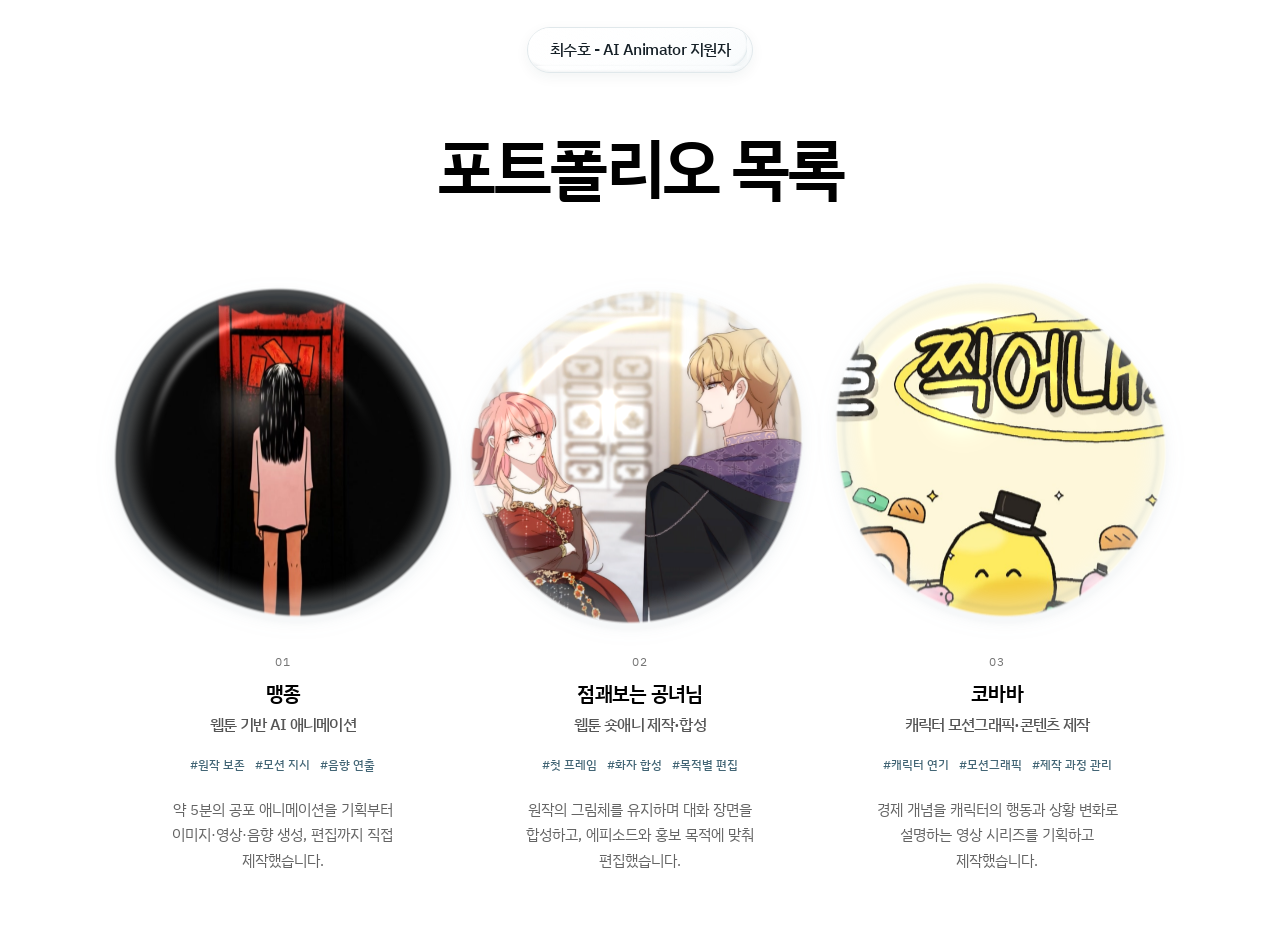
==== commit e9c0b406: "Add Maengjong, Gongnyeo and Cobava portfolio projects" ====
--- a/index.html
+++ b/index.html
@@ -4,19 +4,19 @@
   <meta charset="UTF-8">
   <meta name="viewport" content="width=device-width, initial-scale=1, viewport-fit=cover">
   <title>최수호 - AI Animator 지원자</title>
-  <meta name="description" content="최수호의 네이버웹툰 AI Animator 지원 포트폴리오.">
+  <meta name="description" content="최수호의 AI 애니메이션 포트폴리오. 맹종, 점괘보는 공녀님, 코바바.">
   <meta property="og:title" content="최수호 - AI Animator 지원자">
-  <meta property="og:description" content="AI 애니메이션 포트폴리오">
+  <meta property="og:description" content="맹종 · 점괘보는 공녀님 · 코바바">
   <link rel="icon" href="data:image/svg+xml,%3Csvg xmlns='http://www.w3.org/2000/svg'/%3E">
   <link rel="preconnect" href="https://fonts.googleapis.com">
   <link rel="preconnect" href="https://fonts.gstatic.com" crossorigin>
   <link rel="stylesheet" href="https://fonts.googleapis.com/css2?family=IBM+Plex+Sans+KR:wght@400;500;600&display=swap">
-  <link rel="stylesheet" href="assets/css/style.css?v=20261030-template">
+  <link rel="stylesheet" href="assets/css/style.css?v=20261030-projects-v1">
   <script>window.SITE_ROOT = "./";</script>
-  <script src="assets/js/data.js?v=20261030-template" defer></script>
-  <script src="assets/js/wave-gallery.js?v=20261030-template" defer></script>
-  <script src="assets/js/glass-controls.js?v=20261030-template" defer></script>
-  <script src="assets/js/app.js?v=20261030-template" defer></script>
+  <script src="assets/js/data.js?v=20261030-projects-v1" defer></script>
+  <script src="assets/js/wave-gallery.js?v=20261030-projects-v1" defer></script>
+  <script src="assets/js/glass-controls.js?v=20261030-projects-v1" defer></script>
+  <script src="assets/js/app.js?v=20261030-projects-v1" defer></script>
 </head>
 <body data-page="home">
   <a class="skip" href="#content">본문 바로가기</a>
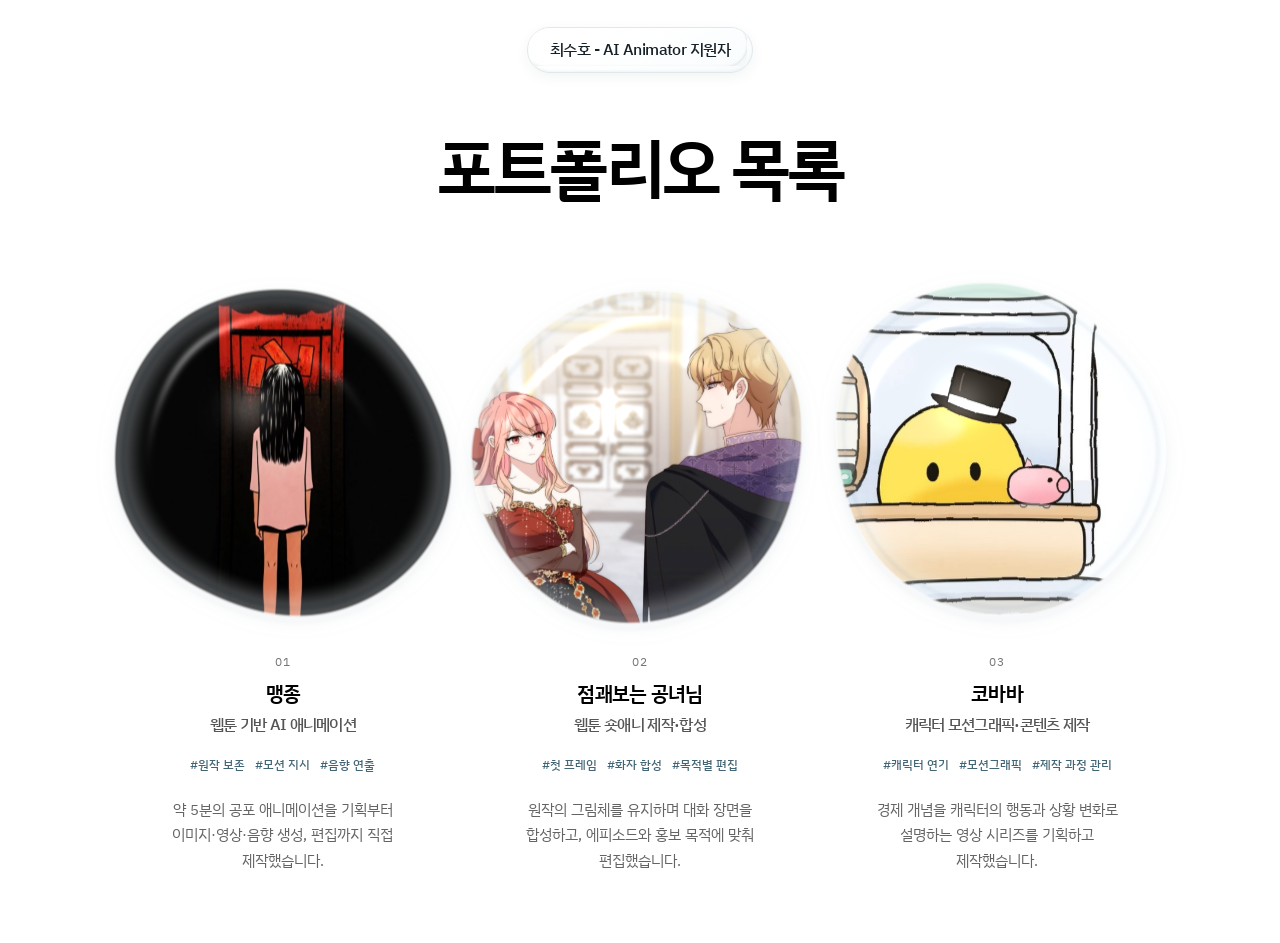
==== commit 5c3b8eb0: "Fix portfolio media previews, mobile overflow and sharing metadata" ====
--- a/index.html
+++ b/index.html
@@ -3,20 +3,29 @@
 <head>
   <meta charset="UTF-8">
   <meta name="viewport" content="width=device-width, initial-scale=1, viewport-fit=cover">
-  <title>최수호 - AI Animator 지원자</title>
+  <title>최수호 | AI Animator 포트폴리오</title>
   <meta name="description" content="최수호의 AI 애니메이션 포트폴리오. 맹종, 점괘보는 공녀님, 코바바.">
-  <meta property="og:title" content="최수호 - AI Animator 지원자">
+  <meta property="og:title" content="최수호 | AI Animator 포트폴리오">
   <meta property="og:description" content="맹종 · 점괘보는 공녀님 · 코바바">
-  <link rel="icon" href="data:image/svg+xml,%3Csvg xmlns='http://www.w3.org/2000/svg'/%3E">
+  <meta property="og:type" content="website">
+  <meta property="og:url" content="https://wbtn261030-34iw.vercel.app/">
+  <meta property="og:image" content="https://wbtn261030-34iw.vercel.app/assets/media/og-portfolio.jpg">
+  <meta property="og:image:width" content="1200">
+  <meta property="og:image:height" content="630">
+  <meta property="og:image:alt" content="최수호 AI Animator 포트폴리오 · 맹종, 점괘보는 공녀님, 코바바">
+  <meta name="twitter:card" content="summary_large_image">
+  <meta name="twitter:image" content="https://wbtn261030-34iw.vercel.app/assets/media/og-portfolio.jpg">
+  <link rel="canonical" href="https://wbtn261030-34iw.vercel.app/">
+  <link rel="icon" href="/assets/media/favicon.svg" type="image/svg+xml">
   <link rel="preconnect" href="https://fonts.googleapis.com">
   <link rel="preconnect" href="https://fonts.gstatic.com" crossorigin>
   <link rel="stylesheet" href="https://fonts.googleapis.com/css2?family=IBM+Plex+Sans+KR:wght@400;500;600&display=swap">
-  <link rel="stylesheet" href="assets/css/style.css?v=20261030-projects-v1">
+  <link rel="stylesheet" href="assets/css/style.css?v=review-v2">
   <script>window.SITE_ROOT = "./";</script>
-  <script src="assets/js/data.js?v=20261030-projects-v1" defer></script>
-  <script src="assets/js/wave-gallery.js?v=20261030-projects-v1" defer></script>
-  <script src="assets/js/glass-controls.js?v=20261030-projects-v1" defer></script>
-  <script src="assets/js/app.js?v=20261030-projects-v1" defer></script>
+  <script src="assets/js/data.js?v=review-v2" defer></script>
+  <script src="assets/js/wave-gallery.js?v=review-v2" defer></script>
+  <script src="assets/js/glass-controls.js?v=review-v2" defer></script>
+  <script src="assets/js/app.js?v=review-v2" defer></script>
 </head>
 <body data-page="home">
   <a class="skip" href="#content">본문 바로가기</a>
--- a/assets/css/style.css
+++ b/assets/css/style.css
@@ -641,3 +641,24 @@
 .project-summary { min-height:260px; }
 .article-toc:has(ol:empty) { display:none; }
 .card__summary:empty, .card__competency:empty { display:none; }
+
+/* Keep the two motion examples compact and visible before playback. */
+.article-media--motion-pair {
+  grid-template-columns:repeat(2,minmax(0,1fr));
+  align-items:start;
+  gap:20px;
+}
+.article-media--motion-pair > .media { width:min(100%,260px); margin:0 auto; }
+.article-media--motion-pair > figure + figure { border:0; padding:0; }
+.article-media--motion-pair .media__box { border-radius:14px; background:#111; }
+.article-media--motion-pair figcaption { line-height:1.6; }
+
+/* Clip the padded GPU surface at its mobile card boundary. */
+@media(max-width:720px) {
+  body[data-page="home"] { overflow-x:hidden; }
+  .home { min-width:0; overflow-x:clip; }
+  .gallery, .card-item, .card { min-width:0; max-width:100%; }
+  .gallery .card__frame.liquid-ready { overflow:hidden; border-radius:50%; contain:paint; }
+  .article-media--motion-pair { grid-template-columns:repeat(2,minmax(0,1fr)); gap:12px; }
+  .article-media--motion-pair > figure + figure { border:0; padding:0; }
+}
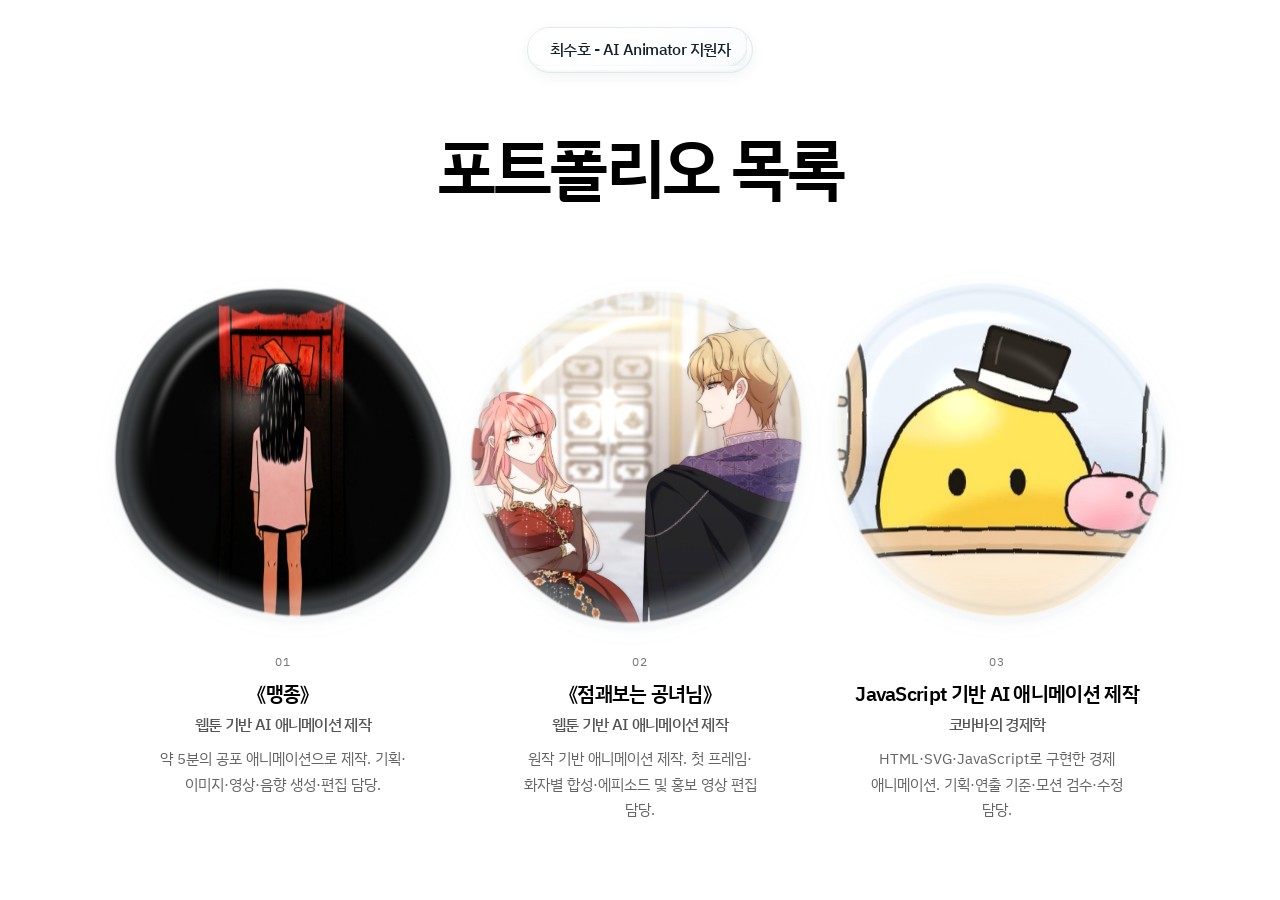
==== commit c75362c9: "Refine portfolio presentation and document Cobava animation pipeline" ====
--- a/index.html
+++ b/index.html
@@ -4,15 +4,15 @@
   <meta charset="UTF-8">
   <meta name="viewport" content="width=device-width, initial-scale=1, viewport-fit=cover">
   <title>최수호 | AI Animator 포트폴리오</title>
-  <meta name="description" content="최수호의 AI 애니메이션 포트폴리오. 맹종, 점괘보는 공녀님, 코바바.">
+  <meta name="description" content="최수호의 AI 애니메이션 포트폴리오. 《맹종》, 《점괘보는 공녀님》, 코바바의 경제학.">
   <meta property="og:title" content="최수호 | AI Animator 포트폴리오">
-  <meta property="og:description" content="맹종 · 점괘보는 공녀님 · 코바바">
+  <meta property="og:description" content="《맹종》 · 《점괘보는 공녀님》 · 코바바의 경제학">
   <meta property="og:type" content="website">
   <meta property="og:url" content="https://wbtn261030-34iw.vercel.app/">
   <meta property="og:image" content="https://wbtn261030-34iw.vercel.app/assets/media/og-portfolio.jpg">
   <meta property="og:image:width" content="1200">
   <meta property="og:image:height" content="630">
-  <meta property="og:image:alt" content="최수호 AI Animator 포트폴리오 · 맹종, 점괘보는 공녀님, 코바바">
+  <meta property="og:image:alt" content="최수호 AI Animator 포트폴리오 · 《맹종》, 《점괘보는 공녀님》, 코바바의 경제학">
   <meta name="twitter:card" content="summary_large_image">
   <meta name="twitter:image" content="https://wbtn261030-34iw.vercel.app/assets/media/og-portfolio.jpg">
   <link rel="canonical" href="https://wbtn261030-34iw.vercel.app/">
@@ -20,12 +20,12 @@
   <link rel="preconnect" href="https://fonts.googleapis.com">
   <link rel="preconnect" href="https://fonts.gstatic.com" crossorigin>
   <link rel="stylesheet" href="https://fonts.googleapis.com/css2?family=IBM+Plex+Sans+KR:wght@400;500;600&display=swap">
-  <link rel="stylesheet" href="assets/css/style.css?v=review-v2">
+  <link rel="stylesheet" href="assets/css/style.css?v=portfolio-v3">
   <script>window.SITE_ROOT = "./";</script>
-  <script src="assets/js/data.js?v=review-v2" defer></script>
-  <script src="assets/js/wave-gallery.js?v=review-v2" defer></script>
-  <script src="assets/js/glass-controls.js?v=review-v2" defer></script>
-  <script src="assets/js/app.js?v=review-v2" defer></script>
+  <script src="assets/js/data.js?v=portfolio-v3" defer></script>
+  <script src="assets/js/wave-gallery.js?v=portfolio-v3" defer></script>
+  <script src="assets/js/glass-controls.js?v=portfolio-v3" defer></script>
+  <script src="assets/js/app.js?v=portfolio-v3" defer></script>
 </head>
 <body data-page="home">
   <a class="skip" href="#content">본문 바로가기</a>
--- a/assets/css/style.css
+++ b/assets/css/style.css
@@ -648,7 +648,7 @@
   align-items:start;
   gap:20px;
 }
-.article-media--motion-pair > .media { width:min(100%,260px); margin:0 auto; }
+.article-media--motion-pair > .media { width:100%; margin:0 auto; }
 .article-media--motion-pair > figure + figure { border:0; padding:0; }
 .article-media--motion-pair .media__box { border-radius:14px; background:#111; }
 .article-media--motion-pair figcaption { line-height:1.6; }
@@ -659,6 +659,19 @@
   .home { min-width:0; overflow-x:clip; }
   .gallery, .card-item, .card { min-width:0; max-width:100%; }
   .gallery .card__frame.liquid-ready { overflow:hidden; border-radius:50%; contain:paint; }
-  .article-media--motion-pair { grid-template-columns:repeat(2,minmax(0,1fr)); gap:12px; }
+  .article-media--motion-pair { grid-template-columns:minmax(0,1fr); gap:24px; }
   .article-media--motion-pair > figure + figure { border:0; padding:0; }
 }
+
+/* Code excerpts stay inside the article width on narrow screens. */
+.article-part, .block__body { min-width:0; }
+.code-sample { margin:28px 0 36px; max-width:100%; min-width:0; }
+.code-sample > figcaption { display:flex; flex-wrap:wrap; justify-content:space-between; gap:8px 20px; padding:12px 16px; border:1px solid #dce0e5; border-bottom:0; border-radius:10px 10px 0 0; background:#f2f4f7; font-size:12px; line-height:1.6; }
+.code-sample > figcaption strong { color:#263449; font-weight:600; }
+.code-sample > figcaption span { color:#657083; overflow-wrap:anywhere; }
+.code-sample pre { margin:0; padding:20px; width:100%; max-width:100%; box-sizing:border-box; overflow-x:auto; border-radius:0 0 10px 10px; background:#172235; color:#e5edf8; tab-size:2; line-height:1.8; font-size:12px; overscroll-behavior-x:contain; }
+.code-sample code { font-family:ui-monospace,SFMono-Regular,Menlo,Consolas,monospace; white-space:pre; }
+.code-sample__note { color:#657083; font-size:12px; line-height:1.75; margin:10px 0 0; }
+.gallery .card__title, .more .card__title { word-break:keep-all; }
+.media--embed .media__box { background:#111; }
+@media(max-width:720px) { .code-sample pre { padding:16px; font-size:11px; } }
